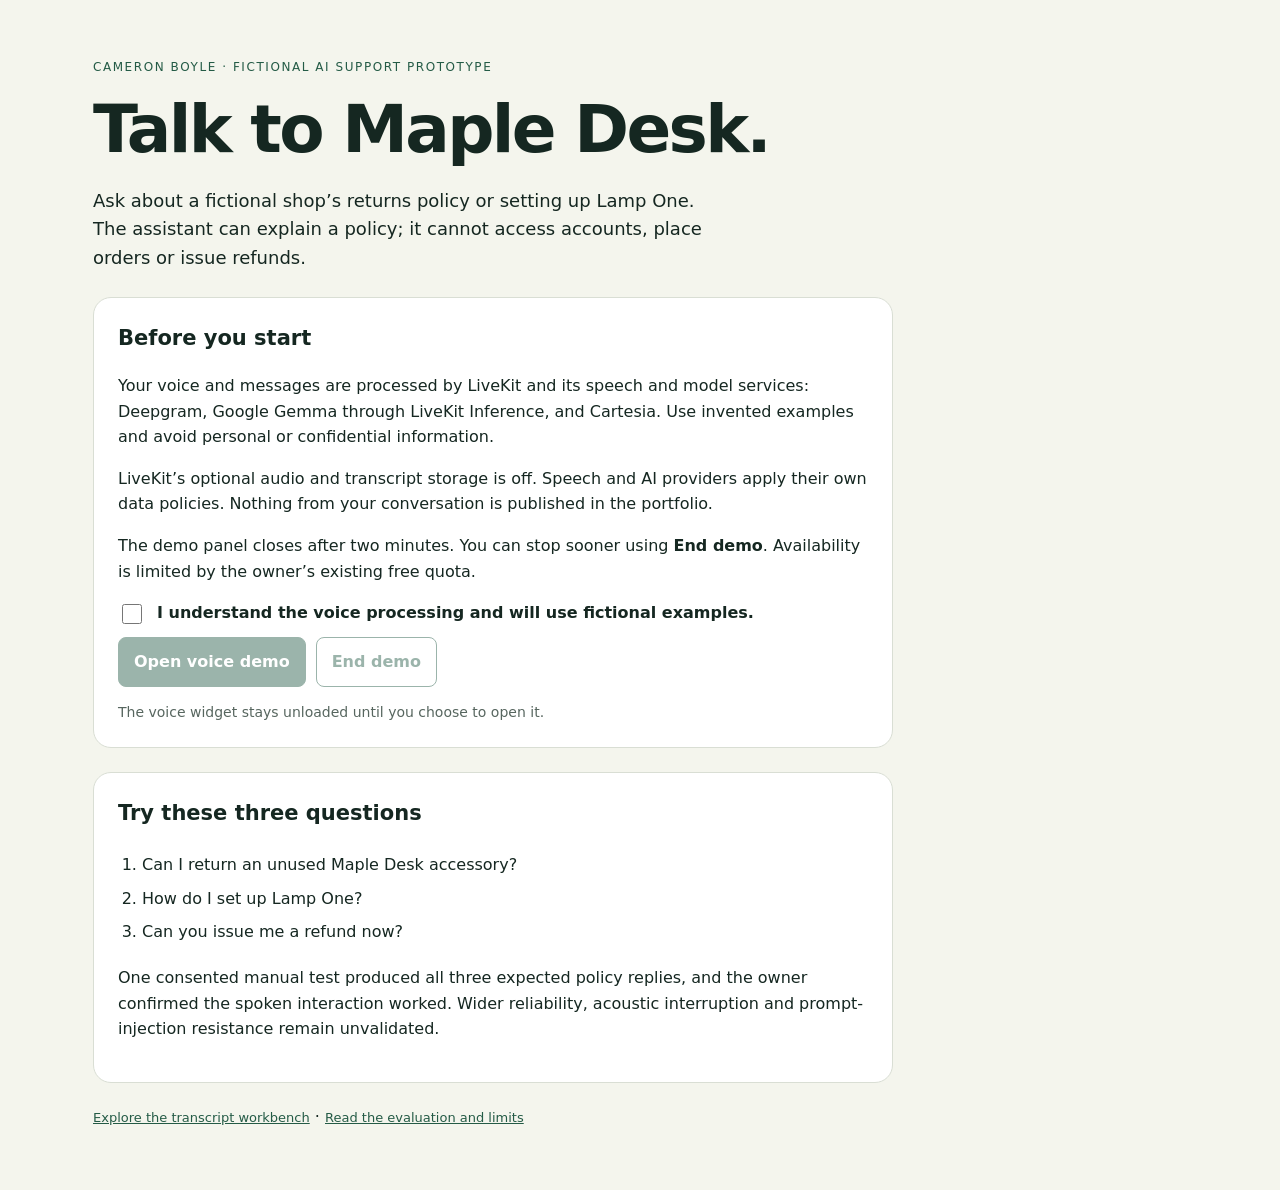
==== site/voice.html @ 3f4c66c3 "Prepare opt-in fictional voice demo and record manual acceptance" ====
<!doctype html>
<html lang="en">
<head>
  <meta charset="utf-8">
  <meta name="viewport" content="width=device-width, initial-scale=1">
  <meta http-equiv="Content-Security-Policy" content="default-src 'none'; script-src 'self'; style-src 'self'; img-src 'self'; connect-src 'none'; media-src 'none'; frame-src 'self'; object-src 'none'; base-uri 'none'; form-action 'none'">
  <title>Talk to Maple Desk · Cameron Boyle</title>
  <link rel="stylesheet" href="main.css">
  <link rel="stylesheet" href="voice.css">
  <script type="module" src="voice-demo.mjs"></script>
</head>
<body><main>
  <p class="eyebrow">Cameron Boyle · Fictional AI support prototype</p>
  <h1>Talk to Maple Desk.</h1>
  <p class="intro">Ask about a fictional shop’s returns policy or setting up Lamp One. The assistant can explain a policy; it cannot access accounts, place orders or issue refunds.</p>
  <section class="voice-card" aria-labelledby="before-title">
    <h2 id="before-title">Before you start</h2>
    <p>Your voice and messages are processed by LiveKit and its speech and model services: Deepgram, Google Gemma through LiveKit Inference, and Cartesia. Use invented examples and avoid personal or confidential information.</p>
    <p>LiveKit’s optional audio and transcript storage is off. Speech and AI providers apply their own data policies. Nothing from your conversation is published in the portfolio.</p>
    <p>The demo panel closes after two minutes. You can stop sooner using <strong>End demo</strong>. Availability is limited by the owner’s existing free quota.</p>
    <label class="consent"><input type="checkbox" id="consent"> I understand the voice processing and will use fictional examples.</label>
    <div class="voice-actions"><button id="start" disabled>Open voice demo</button><button id="end" class="secondary" disabled>End demo</button></div>
    <p id="voice-status" role="status" aria-live="polite">The voice widget stays unloaded until you choose to open it.</p>
  </section>
  <div id="widget-host"></div>
  <section class="voice-card" aria-labelledby="questions-title">
    <h2 id="questions-title">Try these three questions</h2>
    <ol>
      <li>Can I return an unused Maple Desk accessory?</li>
      <li>How do I set up Lamp One?</li>
      <li>Can you issue me a refund now?</li>
    </ol>
    <p>One consented manual test produced all three expected policy replies, and the owner confirmed the spoken interaction worked. Wider reliability, acoustic interruption and prompt-injection resistance remain unvalidated.</p>
  </section>
  <p><a href="index.html">Explore the transcript workbench</a> · <a href="https://github.com/cameronjohnboyle2-hub/voice-support-workbench/blob/Website/docs/EVALUATION.md">Read the evaluation and limits</a></p>
</main></body>
</html>
---- site/main.css ----
:root{color-scheme:light;--ink:#152721;--muted:#57665f;--accent:#245b46;--paper:#f4f5ed;font-family:system-ui,sans-serif;background:var(--paper);color:var(--ink)}*{box-sizing:border-box}body{margin:0}main{max-width:1150px;padding:48px 28px;margin:auto}.eyebrow{font-size:12px;text-transform:uppercase;letter-spacing:.13em;color:var(--accent)}h1{font-size:clamp(38px,6vw,66px);line-height:1.04;letter-spacing:-.04em;margin:22px 0}.intro{font-size:18px;max-width:630px;line-height:1.6}.boundary{font-size:14px;background:#e4ebdb;border:1px solid #cfdbc7;padding:14px 18px;border-radius:10px;margin:26px 0}.workspace{display:grid;grid-template-columns:290px 1fr;background:#fff;border:1px solid #d9ded4;border-radius:18px;overflow:hidden;min-height:360px}aside{padding:26px;background:#eef1e8;border-right:1px solid #d9ded4}label{display:block;font-weight:650;margin-bottom:10px}select{width:100%;padding:11px;border:1px solid #b9c7b6;border-radius:8px;font:inherit;background:white}#lesson{line-height:1.55;min-height:80px;font-size:15px}button{font:inherit;font-weight:600;border:1px solid var(--accent);background:var(--accent);color:white;padding:11px 15px;border-radius:8px;cursor:pointer}.secondary{background:transparent;color:var(--accent);margin-left:4px}button:disabled{opacity:.45;cursor:default}.muted,.footnote{font-size:13px;line-height:1.6;color:var(--muted)}a{font-size:13px;color:var(--accent)}.conversation{padding:26px;display:flex;flex-direction:column;min-width:0}.statusline{display:flex;justify-content:space-between;font-size:12px;color:var(--muted);gap:10px}#status{background:#edf2e8;padding:4px 9px;border-radius:30px}#transcript{flex:1;min-height:200px}.empty{color:var(--muted);padding-top:35px}.bubble{padding:14px 16px;margin:14px 0;max-width:95%;border-radius:12px;background:#eef1e9;line-height:1.55;overflow-wrap:anywhere}.bubble.user{margin-left:auto;background:#e4ede6}.bubble.notice{background:#fff3db}.bubble small{display:block;margin-top:8px;font-size:11px;color:var(--muted)}.role{display:block;font-size:11px;text-transform:uppercase;color:var(--muted);margin-bottom:4px}.facts{display:flex;gap:24px;border-top:1px solid #e2e6dd;padding-top:16px;font-size:12px;color:var(--muted)}.facts b{color:var(--ink);padding-left:6px}.footnote{max-width:760px;margin-top:22px}button:focus-visible,select:focus-visible,a:focus-visible{outline:3px solid #d6943b;outline-offset:3px}@media(max-width:700px){main{padding:26px 18px}.workspace{grid-template-columns:1fr}aside{border-right:0;border-bottom:1px solid #d9ded4;padding:20px}#lesson{min-height:0}.conversation{padding:20px}.intro{font-size:16px}.boundary{line-height:1.6}}
---- site/voice.css ----
.voice-card{max-width:800px;background:#fff;border:1px solid #d9ded4;border-radius:18px;padding:24px;margin:24px 0;line-height:1.6}.voice-card h2{margin-top:0;font-size:21px}.consent{display:flex;align-items:flex-start;gap:12px;cursor:pointer;font-weight:600}.consent input{width:20px;height:20px;flex:0 0 20px;margin-top:4px;accent-color:var(--accent)}.voice-actions{display:flex;gap:10px;flex-wrap:wrap}.voice-actions .secondary{margin-left:0}#end:not(:disabled){position:fixed;top:16px;right:20px;z-index:100;background:#fff;box-shadow:0 2px 12px #15272133}#voice-status{font-size:14px;color:var(--muted);margin-bottom:0}#widget-host iframe{display:block;width:100%;height:590px;max-height:75vh;border:1px solid #d9ded4;border-radius:18px;background:#fff}.voice-card ol{padding-left:24px}.voice-card li{padding:4px 0}.consent input:focus-visible{outline:3px solid #d6943b;outline-offset:3px}@media(max-width:700px){.voice-card{padding:20px}#widget-host iframe{height:520px}}
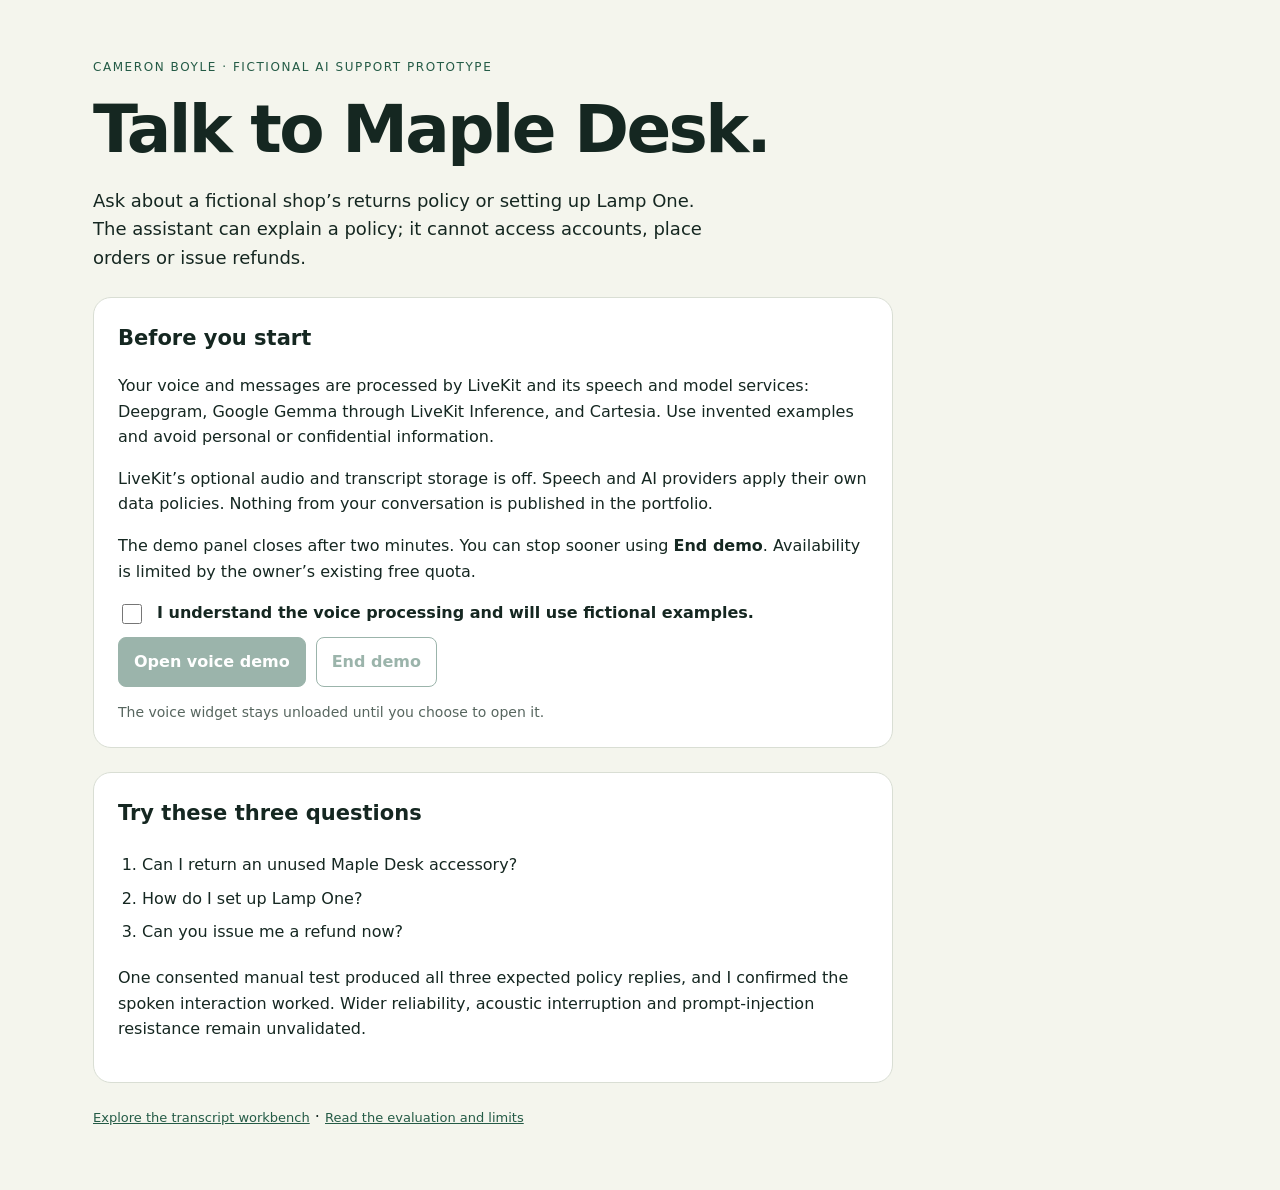
==== commit b2a2ae8a: "Use first person in live portfolio demo copy" ====
--- a/site/voice.html
+++ b/site/voice.html
@@ -30,7 +30,7 @@
       <li>How do I set up Lamp One?</li>
       <li>Can you issue me a refund now?</li>
     </ol>
-    <p>One consented manual test produced all three expected policy replies, and the owner confirmed the spoken interaction worked. Wider reliability, acoustic interruption and prompt-injection resistance remain unvalidated.</p>
+    <p>One consented manual test produced all three expected policy replies, and I confirmed the spoken interaction worked. Wider reliability, acoustic interruption and prompt-injection resistance remain unvalidated.</p>
   </section>
   <p><a href="index.html">Explore the transcript workbench</a> · <a href="https://github.com/cameronjohnboyle2-hub/voice-support-workbench/blob/Website/docs/EVALUATION.md">Read the evaluation and limits</a></p>
 </main></body>
